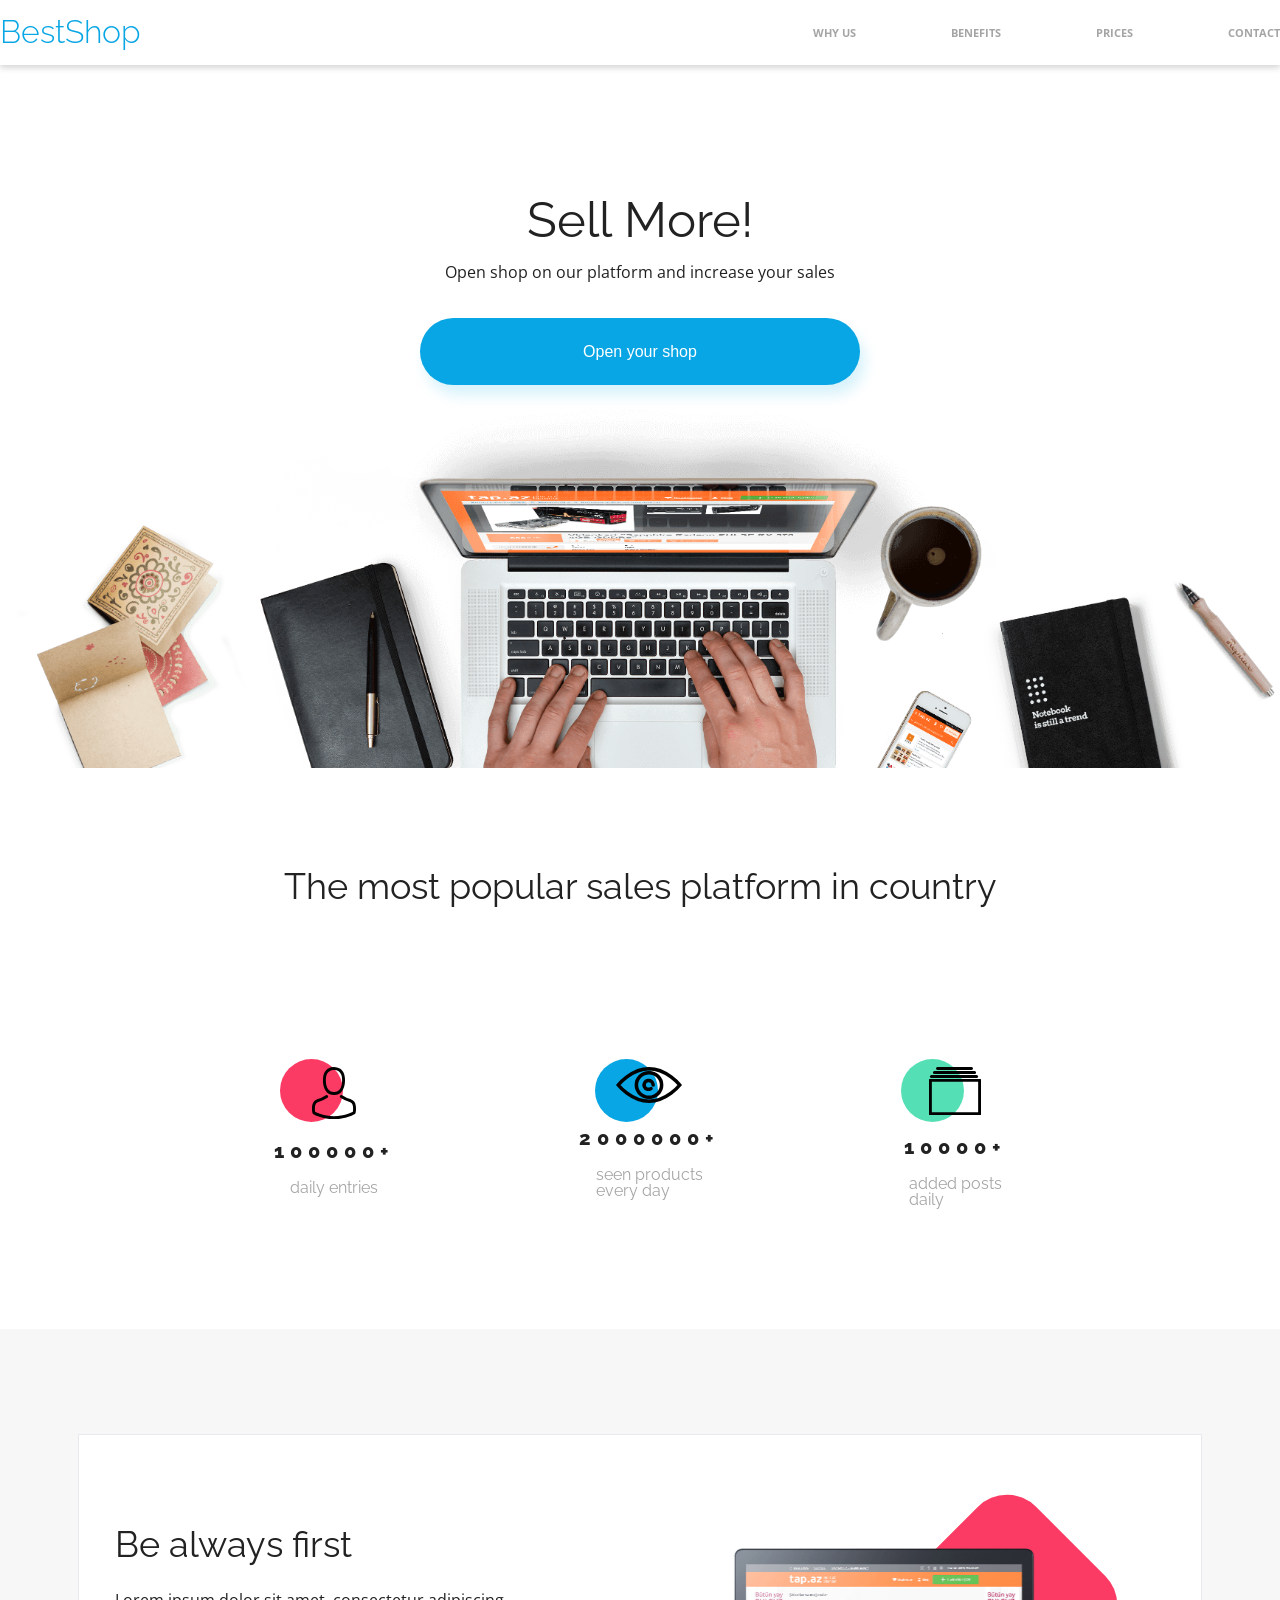
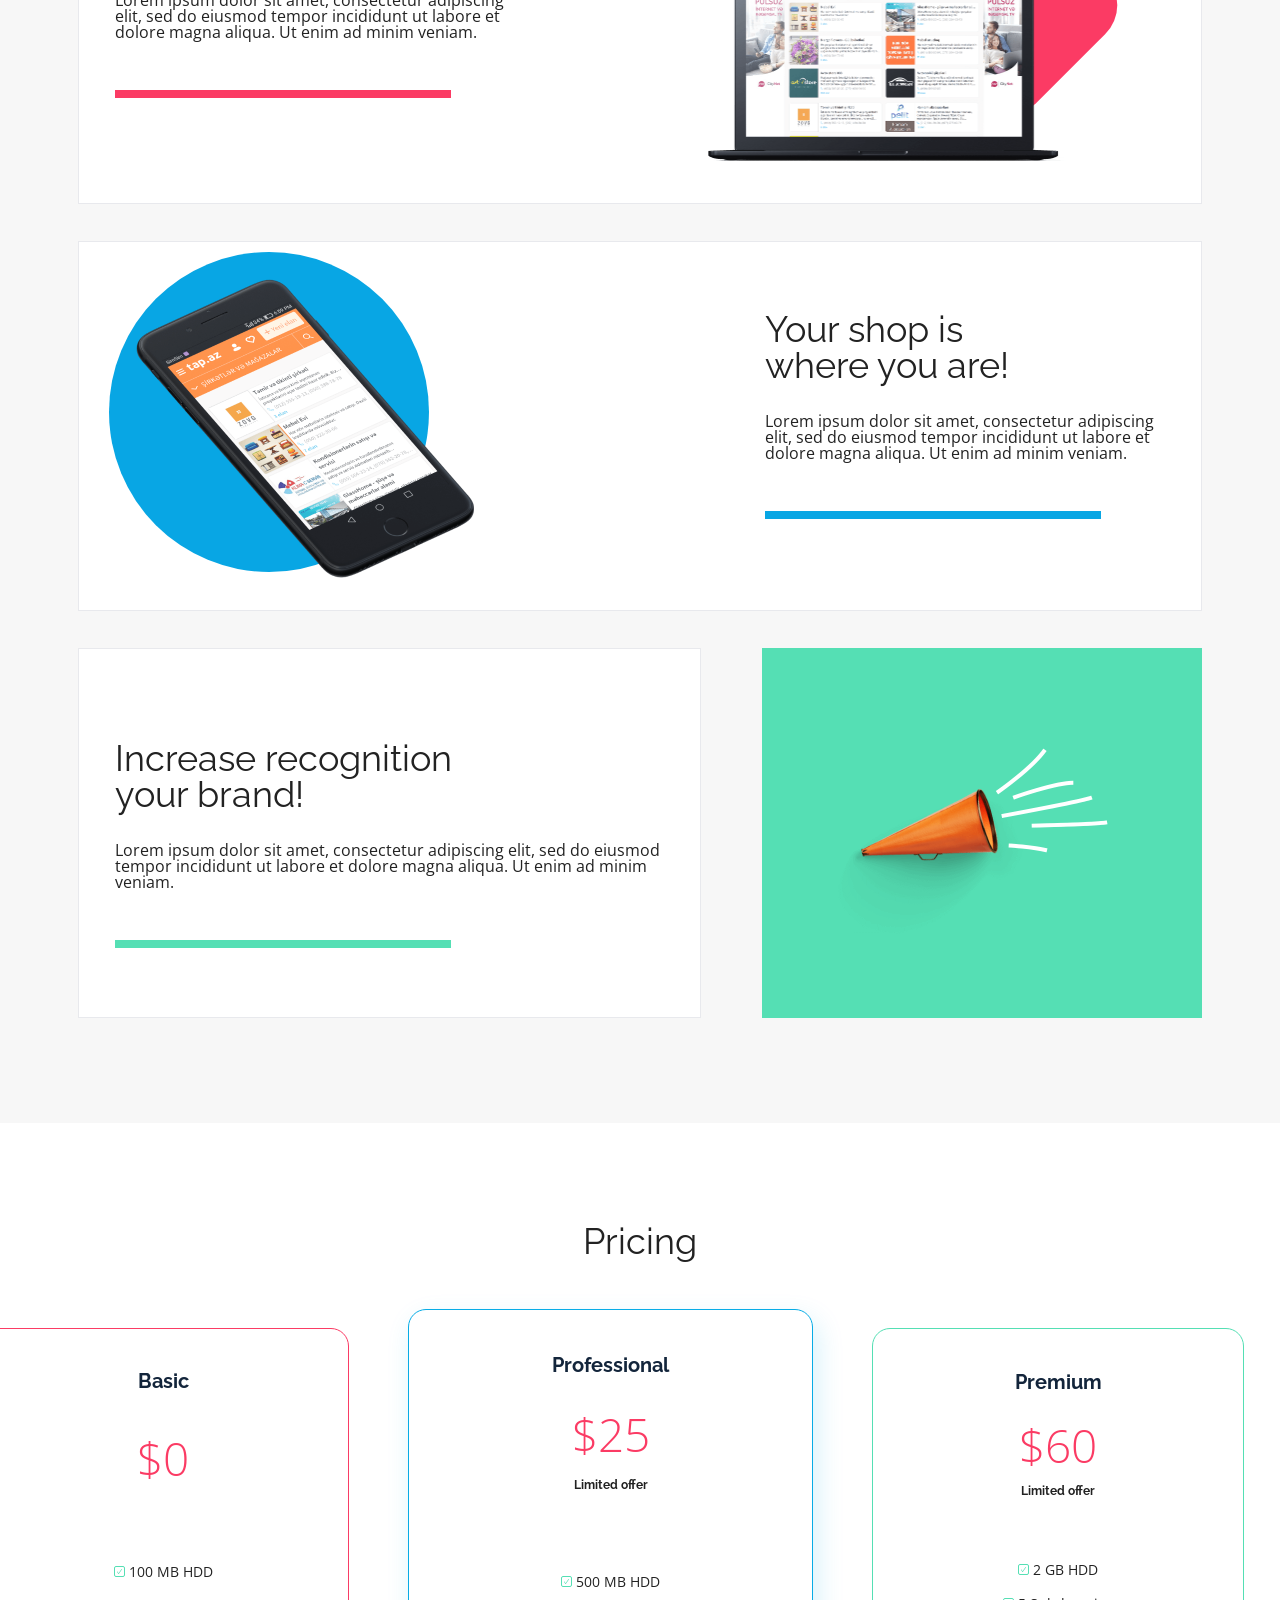
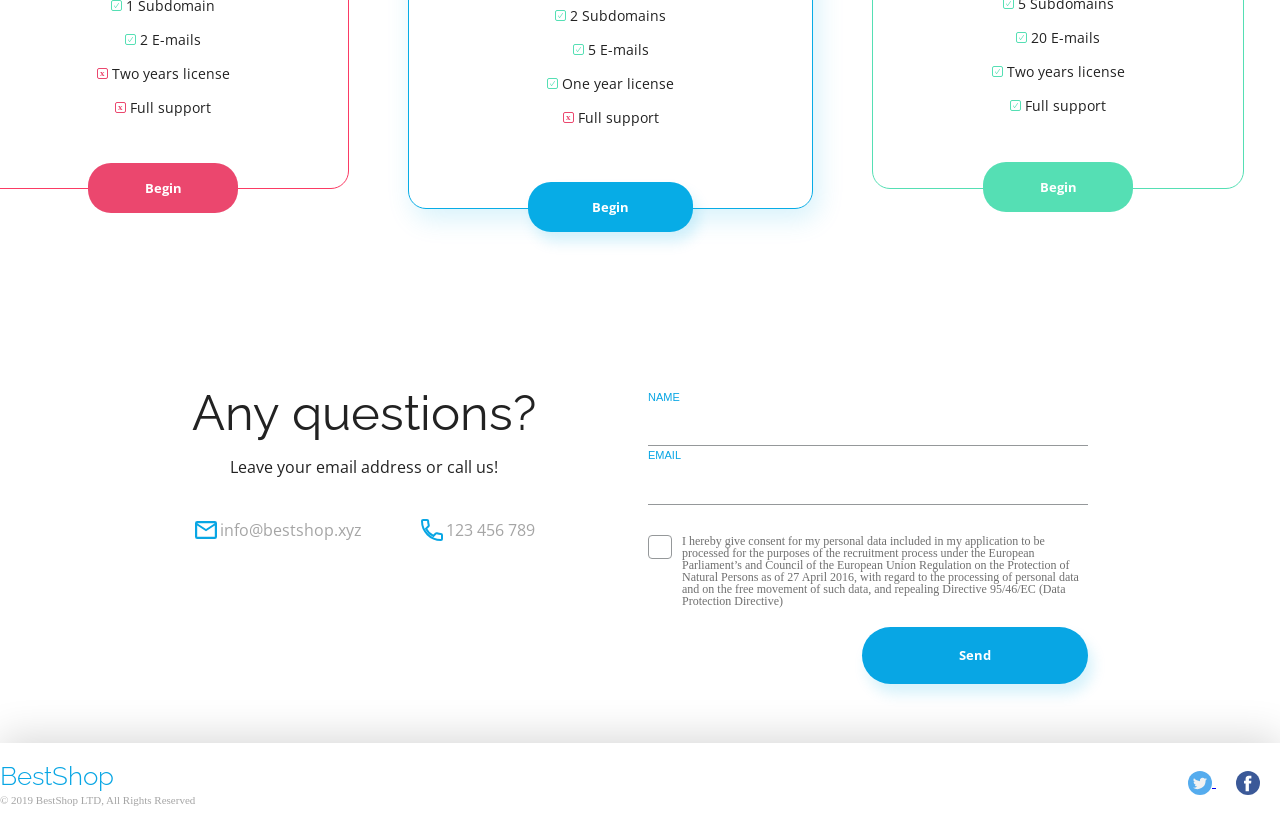
==== src/index.html @ b29982df "Konfiguracja środowiska guplp" ====
<!doctype html>
<html lang="en">
<head>
    <meta charset="UTF-8">
    <meta name="viewport"
          content="width=device-width, user-scalable=no, initial-scale=1.0, maximum-scale=1.0, minimum-scale=1.0">
    <meta http-equiv="X-UA-Compatible" content="ie=edge">
    <title>Best Shop</title>
    <link rel="preconnect" href="https://fonts.googleapis.com">
    <link rel="preconnect" href="https://fonts.gstatic.com" crossorigin>
    <link href="https://fonts.googleapis.com/css2?family=Open+Sans:wght@300;400;700&family=Raleway:wght@300;400;700;800&display=swap" rel="stylesheet">
    <link rel="stylesheet" href="./css/reset.css">
    <link rel="stylesheet" href="./css/style.css">
</head>
<body>
    <header>

        <nav>
            <div class="container">
                <div class="logo">BestShop</div>
                <ul>
                    <li>WHY US</li>
                    <li>BENEFITS</li>
                    <li>PRICES</li>
                    <li class="nav__contact">CONTACT</li>
                </ul>
            </div>
        </nav>
        <section class="opener">
            <div class="container">
                <h1>Sell More!</h1>
                <p class="slogan">Open shop on our platform and increase your sales</p>
                <a href="#">
                    <button>Open your shop</button>
                </a>
            </div>

        </section>
        <img src="../assets/Background.png" alt="notebook">
    </header>
    <main>
        <section class="statistics">
            <h2>The most popular sales platform in country</h2>
            <div class="boxes">
                <div class="box box1">
                    <img src="../assets/Person.svg" alt="person">
                    <p>100000+</p>
                    <div class="content__box">
                        <p>daily entries</p>
                    </div>
                </div>
                <div class="box box2">
                    <img src="../assets/Eye.svg" alt="eye">
                    <p>2000000+</p>
                    <div class="content__box">
                        <p>seen products</br> every day</p>
                    </div>

                </div>
                <div class="box box3">
                    <img src="../assets/Catalog.svg" alt="catalog">
                    <p>10000+</p>
                    <div class="content__box">
                        <p>added posts</br> daily</p>
                    </div>
                </div>
            </div>
        </section>
        <section class="benefits">
            <div class="benefits__boxes">
                <div class="box_mac ben_box">
                    <div class="box_text">
                        <h2>Be always first</h2>
                        <p>Lorem ipsum dolor sit amet, consectetur adipiscing elit, sed do eiusmod tempor incididunt ut labore et dolore magna aliqua. Ut enim ad minim veniam.</p>
                    </div>
                    <div class="shape">
                        <img src="../assets/Macbook.png" alt="macbook">
                    </div>
                </div>
            </div>
            <div class="benefits__boxes benefits__box2">
                <div class="box_phone ben_box">
                    <div class="box_text">
                        <h2>Your shop is</br> where you are!</h2>
                        <p>Lorem ipsum dolor sit amet, consectetur adipiscing elit, sed do eiusmod tempor incididunt ut labore et dolore magna aliqua. Ut enim ad minim veniam.</p>
                    </div>
                    <div class="shape">
                        <img src="../assets/iPhone.png" alt="iPhone">
                    </div>
                </div>

            </div>
            <div class="benefits__box3">
                <div class="box_trumpet ben_box">
                    <div class="box_text">
                        <h2>Increase recognition</br> your brand!</h2>
                        <p>Lorem ipsum dolor sit amet, consectetur adipiscing elit, sed do eiusmod tempor incididunt ut labore et dolore magna aliqua. Ut enim ad minim veniam.</p>
                    </div>

                </div>
                <div class="rectangle">
                    <img src="../assets/Trumpet.png" alt="trumpet">
                </div>
            </div>
        </section>
        <section class="pricing">
            <div class="container">
                <h2>Pricing</h2>
                <div>
                    <div class="pricing_box">
                        <h4>Basic</h4>
                        <h3>$0</h3>
                        <div>
                            <ul class="basic">
                                <li>100 MB HDD</li>
                                <li>1 Subdomain</li>
                                <li>2 E-mails</li>
                                <li>Two years license</li>
                                <li>Full support</li>
                            </ul>
                        </div>

                        <button>Begin</button>
                    </div>
                    <div class="professional profes_1 pricing_box">
                        <h4>Professional</h4>
                        <h3>$25</h3>
                        <p>Limited offer</p>
                        <ul class="professional">
                            <li>500 MB HDD</li>
                            <li>2 Subdomains</li>
                            <li>5 E-mails</li>
                            <li>One year license</li>
                            <li>Full support</li>
                        </ul>
                        <button>Begin</button>
                    </div>
                    <div class="premium prem_1 pricing_box">
                        <h4>Premium</h4>
                        <h3>$60</h3>
                        <p>Limited offer</p>
                        <div>
                            <ul class="premium">
                                <li>2 GB HDD</li>
                                <li>5 Subdomains</li>
                                <li>20 E-mails</li>
                                <li>Two years license</li>
                                <li>Full support</li>
                            </ul>
                        </div>

                        <button>Begin</button>
                    </div>
                </div>
            </div>
        </section>
        <section class="contact">
            <div class="container">
                <div class="questions">
                    <h1>Any questions?</h1>
                    <p>Leave your email address or call us!</p>
                    <div class="info">
                        <p class="mail">info@bestshop.xyz</p>
                        <p class="phone">123 456 789</p>
                    </div>
                </div>
                <div class="leave_name">
                    <form>
                        <label>
                            <input type="text" placeholder="NAME">
                        </label>
                        <label>
                            <input type="email" placeholder="EMAIL">
                        </label>
                        <label class="tick">
                            <input type="checkbox" class="checkbox">
                            <span></span>
                            I hereby give consent for my personal data included in my application to be processed for the purposes of the recruitment process under the European Parliament’s and Council of the European Union Regulation on the Protection of Natural Persons as of 27 April 2016, with regard to the processing of personal data and on the free movement of such data, and repealing Directive 95/46/EC (Data Protection Directive)
                        </label>
                        <button>Send</button>
                    </form>
                </div>
            </div>

        </section>

    </main>
    <footer>
        <nav>
            <div class="container">
                <div>
                    <p class="logo">BestShop</p>
                    <p>© 2019 BestShop LTD, All Rights Reserved</p>
                </div>
                <div class="icons">
                    <a href="#">
                        <img src="../assets/Twitter.svg" alt="logo Twitter">
                    </a>
                    <a href="#">
                        <img src="../assets/Facebook.svg" alt="logo Facebook">
                    </a>


                </div>

            </div>
        </nav>

    </footer>

</body>
</html>
---- src/css/style.css ----
* {
    box-sizing: border-box;
    padding: 0;
    margin: 0;
}
:root {

    --color-primary: #08A6E4;
    --color-primary-shadow: rgba(7, 172, 230, .16);
    --color-redish: #FB3B64;
    --color-green: #55DFB4;
    --color-grey: #A5A5A5;
    --color-light-grey: #F7F7F7;
    --font-Open: 'Open Sans', sans-serif;
    --font-Raleway: 'Raleway', sans-serif;

}

/*nawigacja i nagłówek*/
header {
    width: 100vw;
    display: flex;
    justify-content: center;
    flex-direction: column;
}

nav {
    width: 100%;
    display: flex;
    justify-content: center;
    box-shadow: 0 3px 6px #00000029;

}
.container {
    width: 1352px;
    display: flex;
    justify-content: space-between;
    align-items: center
}
.logo {
    color: var(--color-primary);
    font-family: var(--font-Raleway);
    font-weight: 300;
    font-size: 32px;
    margin: 16px 0 17px 0;
}
header ul {
    display: flex;
    font-family: var(--font-Open);
    font-weight: bold;
    font-size: 11px;
    color: var(--color-grey);

}
header li:not(.nav__contact) {
    margin-right: 95px;
}
header li:hover {
    color: #000000;
    text-decoration: underline 4px;
    text-decoration-color: var(--color-primary);
    text-underline-offset: 26px;
    cursor: pointer;
}
.opener {
    margin-top: 130px;
    width: 100%;
    display: flex;
    justify-content: center;
}
.opener .container {
    display: flex;
    flex-direction: column;
    align-items: center;
}
h1 {
    font-family: var(--font-Raleway);
    font-size: 49px;
}
.slogan {
    font-family: var(--font-Open);
    font-size: 16px;
    margin: 20px 0 38px 0;
}
header button {
    width: 440px;
    height: 67px;
    background-color: var(--color-primary);
    color: white;
    font-size: 16px;
    border: none;
    border-radius: 40px;
    box-shadow: 5px 10px 14px var(--color-primary-shadow);
}

/*Statystyki*/
.statistics {
    display: flex;
    flex-direction: column;
    align-items: center;
}

h2 {
    font-family: var(--font-Raleway);
    font-size: 36px;
    margin: 100px 0;

}
.boxes {
    display: flex;

}
.box {
    display: flex;
    flex-direction: column;
    align-items: center;
}
.box1,
.box2 {
    margin-right: 185px;

}
.box::before {
    content: "";
    width: 63px;
    height: 63px;
    display: flex;
    border-radius: 50%;
    background-color: var(--color-redish);
    position: relative;
    z-index: -1;
    left: -23px;
    top: 55px;
}
.box2::before {
    content: "";
    background-color: var(--color-primary);
}
.box3::before {
    content: "";
    background-color: var(--color-green);
}

img + p {
    margin-bottom: 19px;
    font-family: var(--font-Raleway);
    font-weight: 800;
    font-size: 20px;
    letter-spacing: 6px;
}


.boxes .box1 p:nth-child(2),
.boxes .box3 p:nth-child(2) {
    margin-top: 22px;
}
.boxes .box2 p:nth-child(2) {
    margin-top: 25px;
}
.content__box {
    font-family: var(--font-Raleway);
    font-size: 16px;
    color: var(--color-grey);
    margin-bottom: 121px;

}

/*benefity*/

.benefits {
    display: flex;
    flex-direction: column;
    align-items: center;

    background-color: var(--color-light-grey);
}
.benefits__boxes {
    font-family: var(--font-Open);
    font-size: 16px;
    width: 1124px;
    height: 370px;
    background-color: white;
    margin-top: 105px;
    margin-bottom: 37px;
    border: 1px solid #E8E9ED;
}
.box_mac {
    display: flex;

}
.box_text::after {
    content: "";
    width: 328px;
    border: 4px solid var(--color-redish);
    background-color: var(--color-redish);
    position: absolute;
    margin-top: 50px;
    margin-left: 36px;
}
.ben_box p {
    width: 416px;
    margin-left: 36px;
    /*font-family: var(--font-Open);*/
    /*font-size: 16px;*/

}
.ben_box h2 {
    margin: 91px 0 30px 36px;

}

.box_mac img {
    width: 386px;
    height: 219px;
    position: relative;
    top: 110px;
    left: 160px;
    z-index: 1;

}
.shape {
    display: flex;
}
.shape::after {
    content:'';
    width: 180px;
    height: 180px;
    border-radius: 41px;
    background-color: var(--color-redish);
    transform: rotate(45deg);
    position: relative;
    top: 80px;
}
.benefits__box2 {
    margin-top: 0;
}
.box_phone {
    display: flex;
    flex-direction: row-reverse;
}
.box_phone img {
    width: 426px;
    height: 328px;
    position: relative;
    top: 30px;
    left: 120px;
    z-index: 1;
}

.box_phone .shape::after {
    content: "";
    width: 320px;
    height: 320px;
    border-radius: 50%;
    background-color: var(--color-primary);
    position: relative;
    top: 10px;
    right: 300px;
}
.box_phone h2 {
    margin-top: 69px;

}
.box_phone p {
    margin-right: 20px;
}

.box_phone .box_text::after {
    content: "";
    border:4px solid var(--color-primary);
    background-color: var(--color-primary);
}
.benefits__box3 {
    display: flex;
    margin-bottom: 105px;
}
.box_trumpet {
    width: 623px;
    height: 370px;
    background-color: white;
    font-family: var(--font-Open);
    font-size: 16px;
    border: 1px solid #E8E9ED;
    margin-right: 61px;

}

.box_trumpet .box_text::after {
    content: "";
    border: 4px solid var(--color-green);
    background-color: var(--color-green);
}
.rectangle {
    width: 440px;
    height: 370px;
    background-color: var(--color-green);
}
.rectangle img {
    width: 296px;
    height: 208px;
    position: relative;
    top: 100px;
    left: 50px;

}
.box_trumpet p {
    width: auto;
}

.pricing {
    display: flex;
    justify-content: center;
}
.pricing .container {
    display: flex;
    flex-direction: column;
    width: 1266px;
}
.pricing h2 {
    margin-bottom: 50px;
}

.pricing .container>div {
    display: flex;
    align-items: center;
}
.pricing_box {
    display: flex;
    flex-direction: column;
    justify-content: space-around;
    align-items: center;

    width: 372px;
    height: 461px;
    border: 1px solid var(--color-redish);
    border-radius: 18px;
    margin-right: 59px;
}
h4 {
    font-family: var(--font-Raleway);
    font-weight: bold;
    font-size: 20px;
    color: #13253B;
    margin: 34px 0 14px 0;
}
h3 {
    font-family: var(--font-Open);
    font-weight: lighter;
    font-size: 46px;
    color: var(--color-redish);
    margin-top: 14px;
    margin-bottom: calc(69px - 20px);
}
.pricing_box ul {
    font-family: var(--font-Open);
    font-size: 14px;
    display: flex;
    flex-direction: column;
    align-items: center;
}

.pricing_box li {
    margin-top: 20px;
    display: flex;
    gap: 10px;
    /*align-items: center;*/
}
.pricing_box li::before {
    content: url("../../assets/Ckechmark-1.svg");
    width: 5px;
    height: 5px;
    display: flex;
}
.pricing_box .basic li:nth-child(1n + 4)::before {
    content: url("../../assets/Close.svg");
    width: 5px;
    height: 5px;
    display: flex;
}
.pricing_box .professional li:last-child::before {
    content: url("../../assets/Close.svg");
    width: 5px;
    height: 5px;
    display: flex;
}
.profes_1 {
    width: 405px;
    height: 500px;
    box-shadow: 5px 10px 27px var(--color-primary-shadow);
    border: 1px solid #07ACE6;
}
.prem_1 {
    border: 1px solid var(--color-green);
}

.professional p {
    margin-bottom: calc(61px - 20px);
}
.premium p {
    margin-bottom: calc(50px - 20px);
}
.premium h3,
.professional h3 {
    margin: 0;
}
.premium p,
.professional p {
    font-family: var(--font-Raleway);
    font-weight: bold;
    font-size: 12px;
}
.pricing_box button {
    width: 150px;
    height: 50px;
    border-radius: 23px;
    border: none;
    background-color: #EB476E;
    color: white;
    font-family: var(--font-Open);
    font-weight: bold;
    font-size: 13px;
    position: relative;
    top: 7%;
}
.professional button {
    width: 165px;
    background-color: #07ACE6;
    box-shadow: 5px 10px 14px var(--color-primary-shadow);
}
.premium button {
    background-color: #55DFB4;
}
/*KONTAKT*/
.contact {
    display: flex;
    justify-content: center;
    margin-top: 179px;
}
.contact .container {
    display: flex;
    align-items: flex-start;
    width: 896px;
}
.contact p {
    font-family: var(--font-Open);
    font-size: 16px;

}
.questions{
    display: flex;
    flex-direction: column;
    align-items: center;
}
.info {
    display: flex;
    gap: 57px;
}
.info p {
    color: var(--color-grey);
}
.mail,
.phone {
    display: flex;
    align-items: center;
}
.mail::before {
    content: url("../../assets/Mail Icon.svg");
    width: 27px;
    height: 27px;
}
.phone::before {
    content: url("../../assets/Phone Icon.svg");
    width: 27px;
    height: 27px;
}
.questions>p {
    margin: 22px 0 42px 0;
}
.leave_name {
    width: 440px;
}
form {
    display: flex;
    flex-direction: column;
    align-items: flex-end;
}
input[type="text"],
input[type="email"] {
    width: 440px;
    height: 57px;
    border: 0;
    outline: none;
    border-bottom: 1px solid #95989A;
    padding-bottom: 43px;

}
input[type="email"] {
    margin-bottom: 30px;
}

input::placeholder {
    color: #08A6E4;
    font-size: 11px;
}
.tick {
    font-size: 12px;
    color: #707070;
    display: flex;
}

input[type="checkbox"] {
    appearance: none;
    display: flex;
    color: blue;
    height: 24px;
    flex-shrink: 0;
    flex-basis: 24px;
    border: 1px solid #95989A;
    border-radius: 4px;
    margin-right: 10px;
    cursor: pointer;
}
.tick input:checked {
    background-image: url("../../assets/Checkmark.svg");
    background-size: cover;

}
.leave_name button {
    width: 226px;
    height: 57px;
    margin-top: 20px;
    margin-bottom: 59px;
    border: 0;
    border-radius: 35px;
    box-shadow: 5px 10px 14px var(--color-primary-shadow);
    background-color: var(--color-primary);
    color: white;
    font-family: var(--font-Open);
    font-weight: bold;
    font-size: 13px;
}

footer nav {
    box-shadow: 0 -5px 40px #00000029;
}
footer .logo {
    font-size: 26px;
    margin: 20px 0 6px 0;
}
footer p {
    color: var(--color-grey);
    font-size: 11px;
    margin-bottom: 17px;
}
.icons > a {
    margin-right: 20px;
}
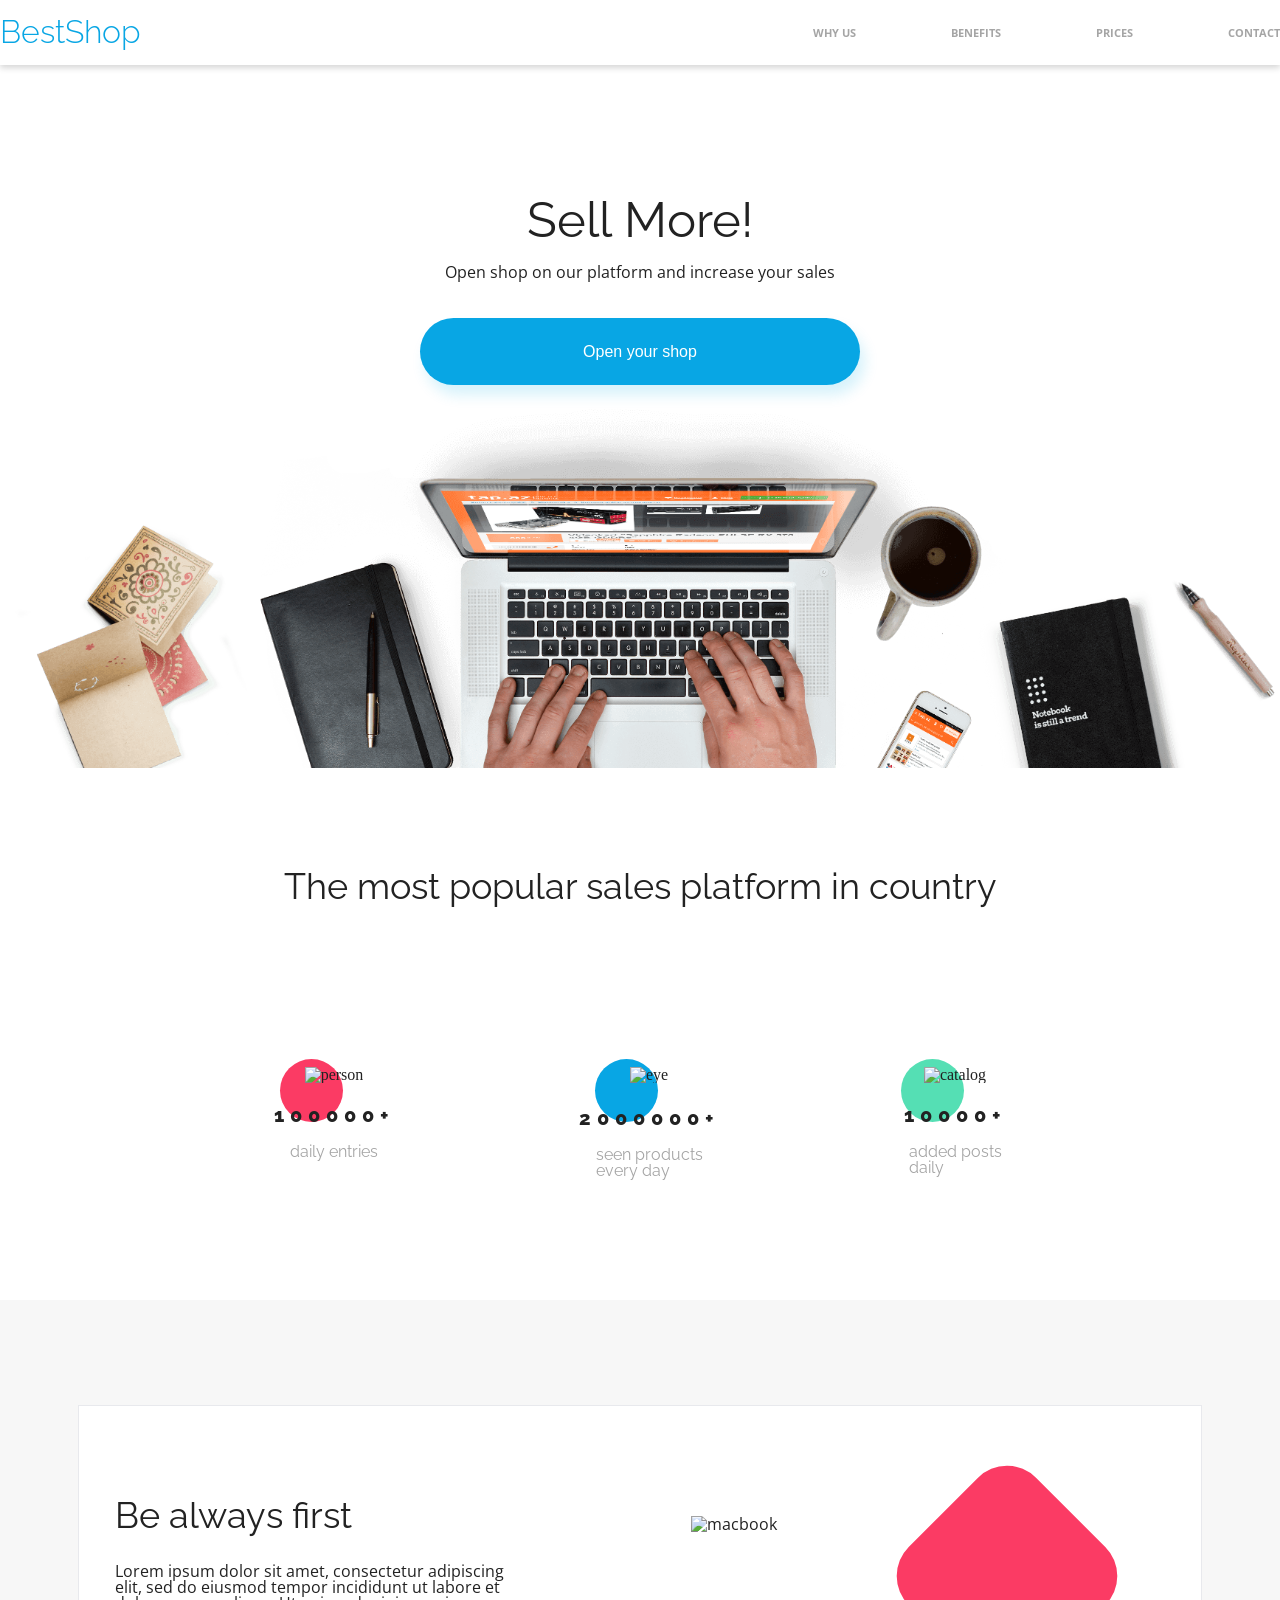
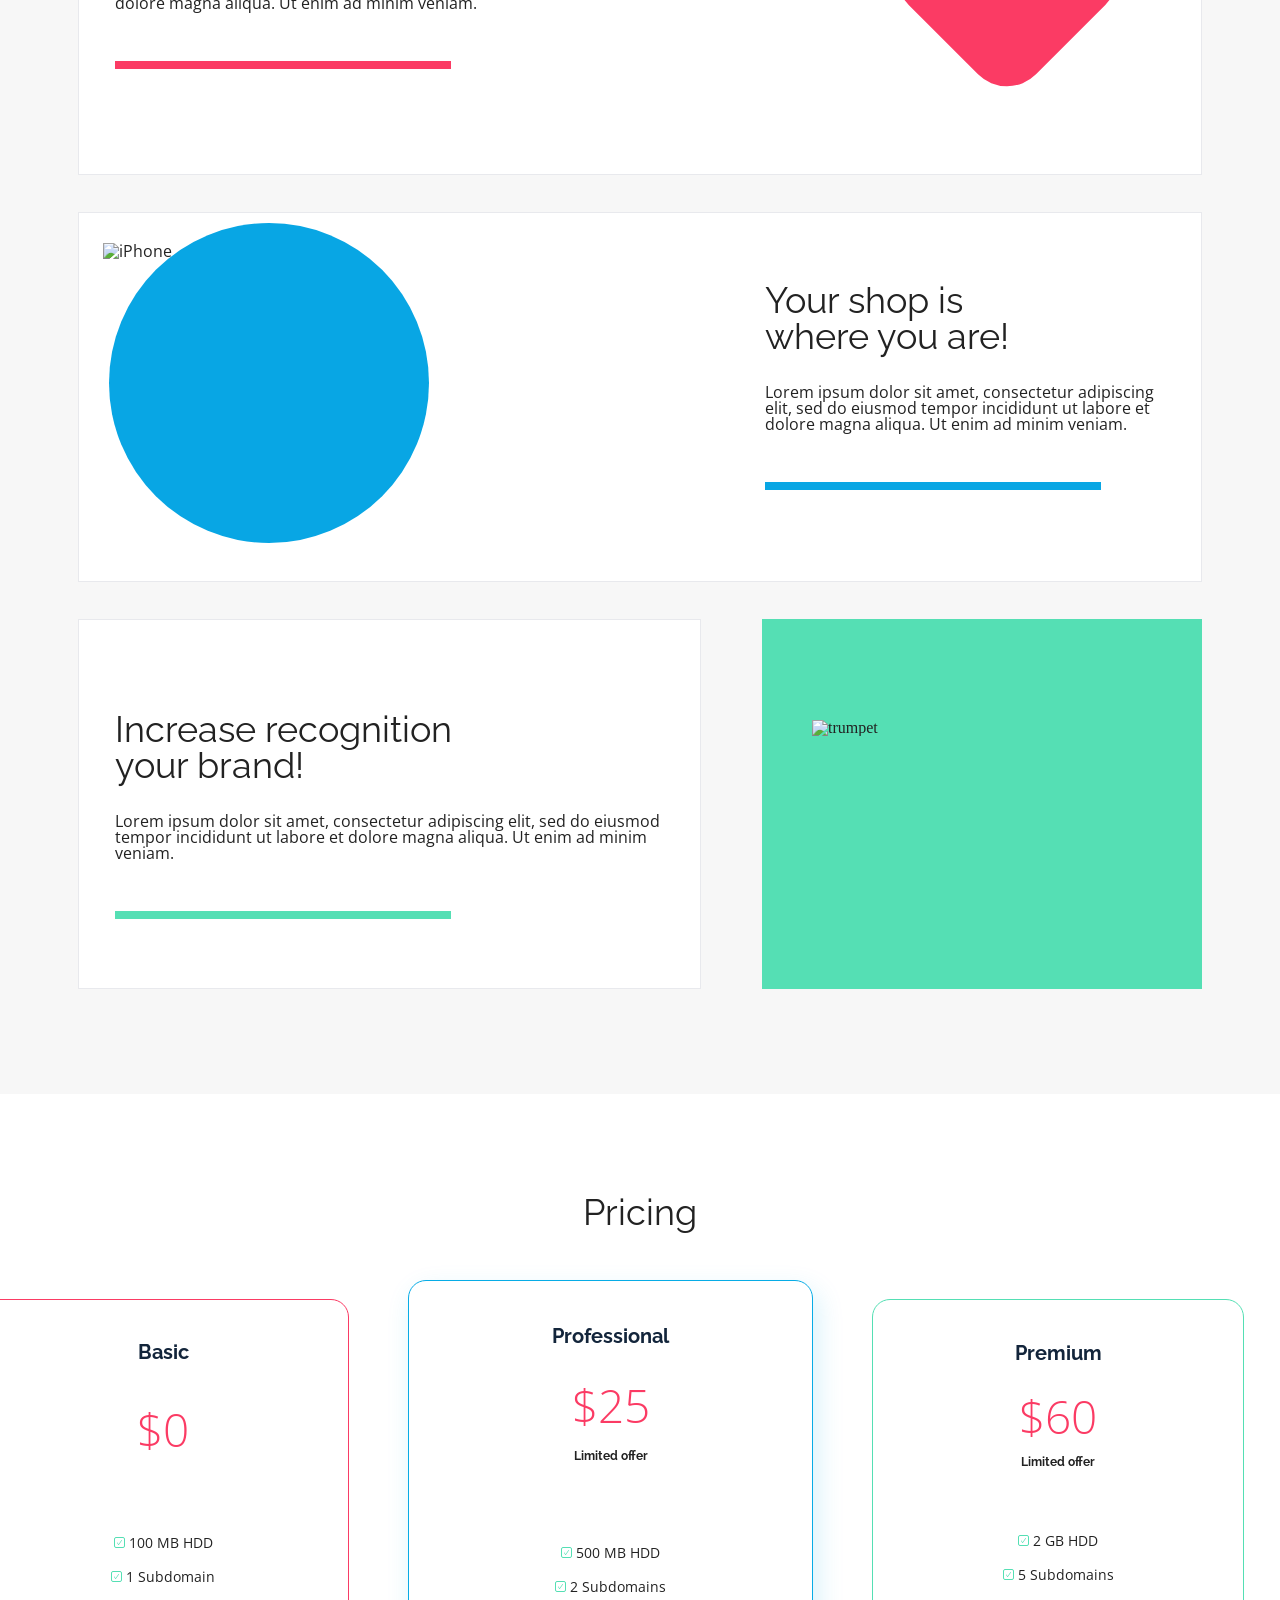
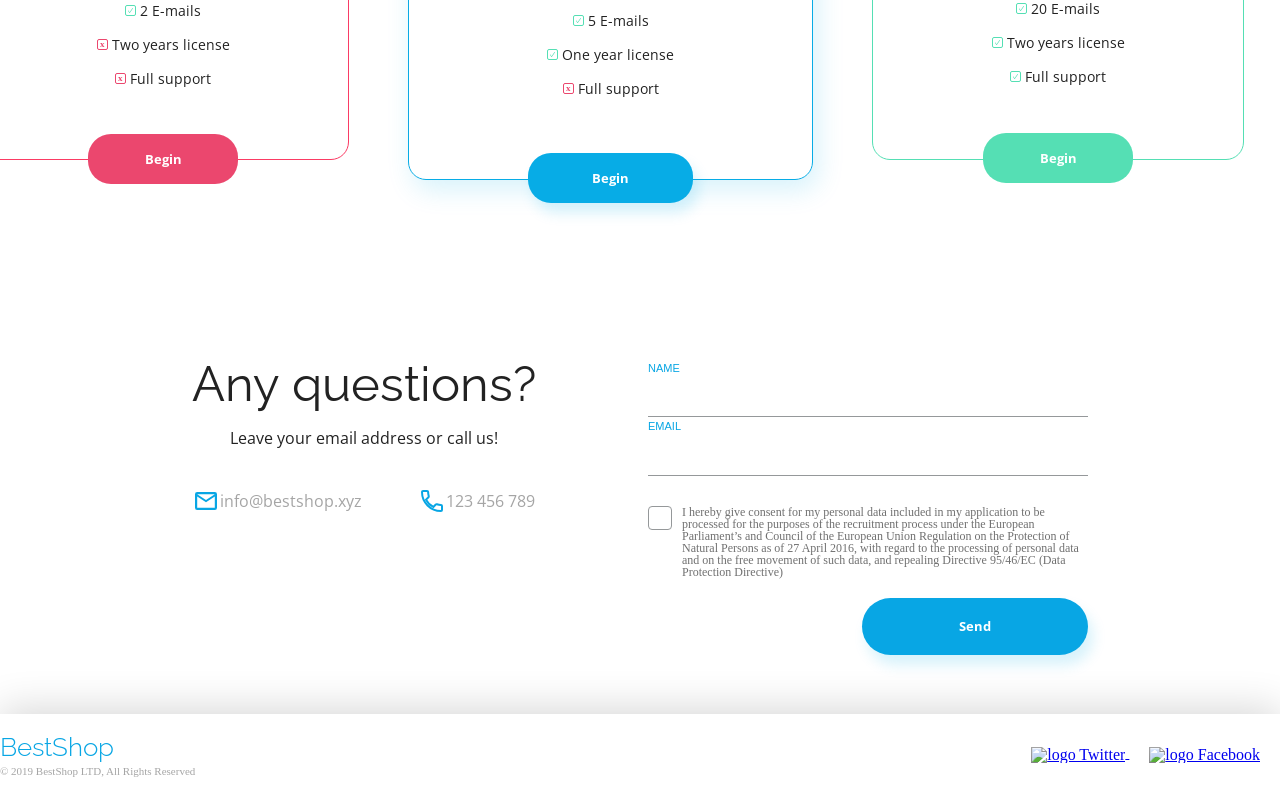
==== commit b44cefd8: "test" ====
--- a/src/index.html
+++ b/src/index.html
@@ -43,14 +43,14 @@
             <h2>The most popular sales platform in country</h2>
             <div class="boxes">
                 <div class="box box1">
-                    <img src="../assets/Person.svg" alt="person">
+                    <img src="./assets/Person.svg" alt="person">
                     <p>100000+</p>
                     <div class="content__box">
                         <p>daily entries</p>
                     </div>
                 </div>
                 <div class="box box2">
-                    <img src="../assets/Eye.svg" alt="eye">
+                    <img src="./assets/Eye.svg" alt="eye">
                     <p>2000000+</p>
                     <div class="content__box">
                         <p>seen products</br> every day</p>
@@ -58,7 +58,7 @@
 
                 </div>
                 <div class="box box3">
-                    <img src="../assets/Catalog.svg" alt="catalog">
+                    <img src="./assets/Catalog.svg" alt="catalog">
                     <p>10000+</p>
                     <div class="content__box">
                         <p>added posts</br> daily</p>
@@ -74,7 +74,7 @@
                         <p>Lorem ipsum dolor sit amet, consectetur adipiscing elit, sed do eiusmod tempor incididunt ut labore et dolore magna aliqua. Ut enim ad minim veniam.</p>
                     </div>
                     <div class="shape">
-                        <img src="../assets/Macbook.png" alt="macbook">
+                        <img src="./assets/Macbook.png" alt="macbook">
                     </div>
                 </div>
             </div>
@@ -85,7 +85,7 @@
                         <p>Lorem ipsum dolor sit amet, consectetur adipiscing elit, sed do eiusmod tempor incididunt ut labore et dolore magna aliqua. Ut enim ad minim veniam.</p>
                     </div>
                     <div class="shape">
-                        <img src="../assets/iPhone.png" alt="iPhone">
+                        <img src="./assets/iPhone.png" alt="iPhone">
                     </div>
                 </div>
 
@@ -99,7 +99,7 @@
 
                 </div>
                 <div class="rectangle">
-                    <img src="../assets/Trumpet.png" alt="trumpet">
+                    <img src="./assets/Trumpet.png" alt="trumpet">
                 </div>
             </div>
         </section>
@@ -194,10 +194,10 @@
                 </div>
                 <div class="icons">
                     <a href="#">
-                        <img src="../assets/Twitter.svg" alt="logo Twitter">
+                        <img src="./assets/Twitter.svg" alt="logo Twitter">
                     </a>
                     <a href="#">
-                        <img src="../assets/Facebook.svg" alt="logo Facebook">
+                        <img src="./assets/Facebook.svg" alt="logo Facebook">
                     </a>
 
 
